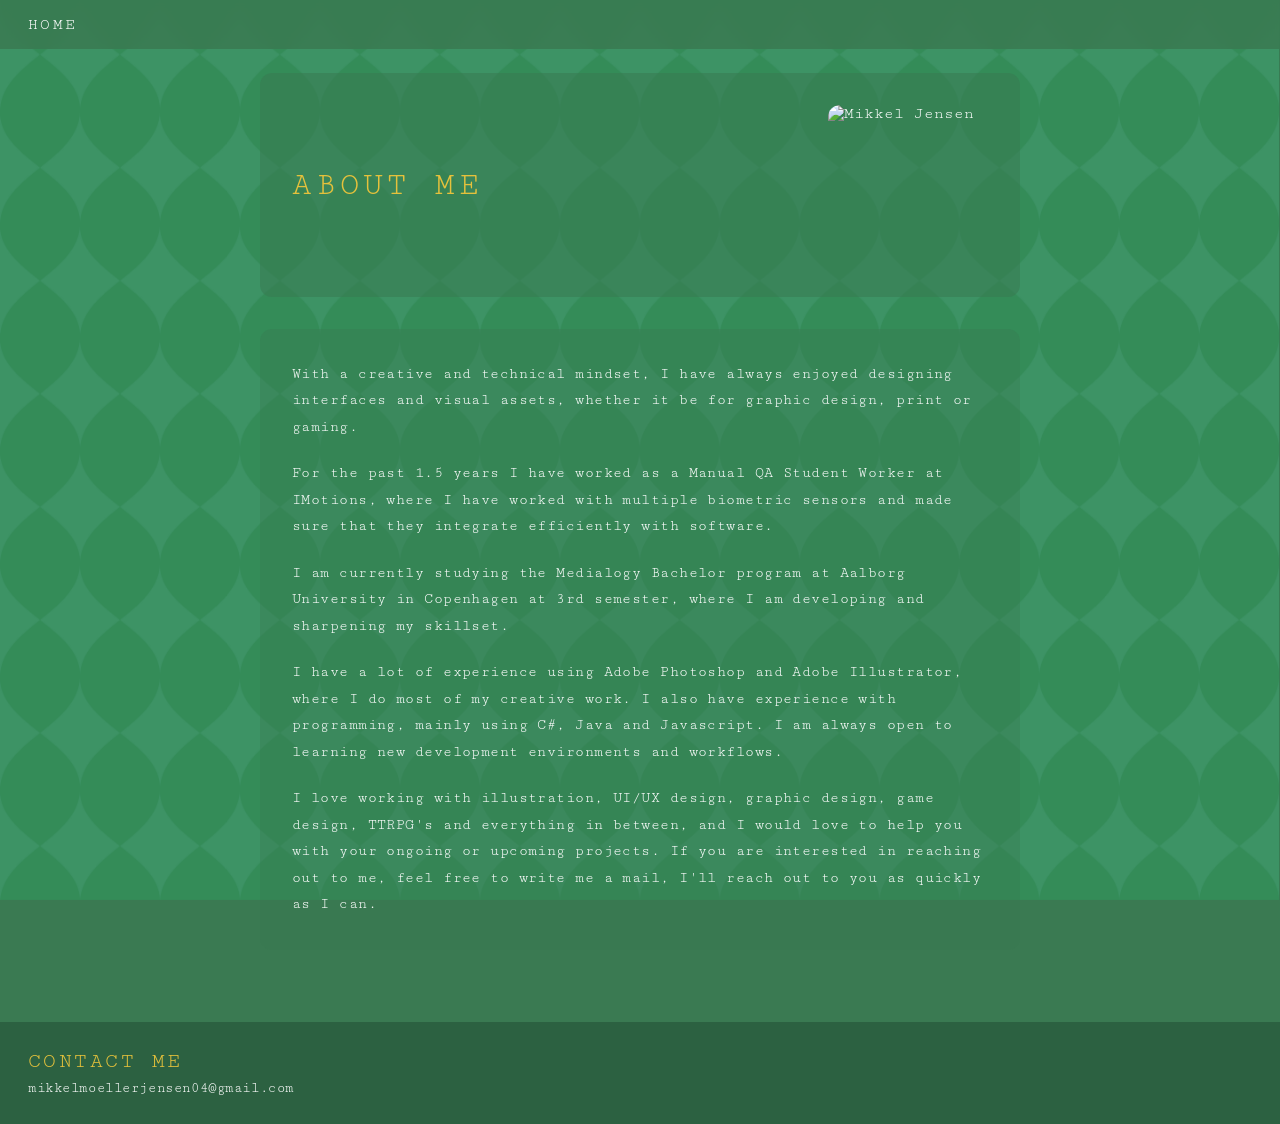
==== about.html @ e05fb128 "Add portfolio site" ====
<!DOCTYPE html>
<html lang="en">
<head>
  <meta charset="UTF-8">
  <meta name="viewport" content="width=device-width, initial-scale=1.0">
  <title>About Me — Mikkel Jensen</title>
  <link rel="stylesheet" href="style.css">
</head>
<body>
  <div class="bg-pattern"></div>

  <nav>
    <a href="index.html">HOME</a>
  </nav>

  <main>
    <div class="about-header">
      <h1>About Me</h1>
      <img src="images/image_of_myself.png" alt="Mikkel Jensen" class="about-photo">
    </div>

    <div class="about-text">
      <p>With a creative and technical mindset, I have always enjoyed designing interfaces and visual assets, whether it be for graphic design, print or gaming.</p>

      <p>For the past 1.5 years I have worked as a Manual QA Student Worker at IMotions, where I have worked with multiple biometric sensors and made sure that they integrate efficiently with software.</p>

      <p>I am currently studying the Medialogy Bachelor program at Aalborg University in Copenhagen at 3rd semester, where I am developing and sharpening my skillset.</p>

      <p>I have a lot of experience using Adobe Photoshop and Adobe Illustrator, where I do most of my creative work. I also have experience with programming, mainly using C#, Java and Javascript. I am always open to learning new development environments and workflows.</p>

      <p>I love working with illustration, UI/UX design, graphic design, game design, TTRPG's and everything in between, and I would love to help you with your ongoing or upcoming projects. If you are interested in reaching out to me, feel free to write me a mail, I'll reach out to you as quickly as I can.</p>
    </div>
  </main>

  <footer>
    <h3>Contact Me</h3>
    <span class="email">mikkelmoellerjensen04@gmail.com</span>
  </footer>
</body>
</html>
---- style.css ----
@import url('https://fonts.googleapis.com/css2?family=Cutive+Mono&display=swap');

/* ── Reset & Base ── */
*, *::before, *::after {
  box-sizing: border-box;
  margin: 0;
  padding: 0;
}

html {
  scroll-behavior: smooth;
}

body {
  font-family: 'Cutive Mono', monospace;
  color: #FFFFFF;
  background-color: #3a7a52;
  min-height: 100vh;
  display: flex;
  flex-direction: column;
}

/* ── Background Pattern ── */
.bg-pattern {
  position: fixed;
  top: 0;
  left: 0;
  width: 100%;
  height: 100%;
  z-index: -1;
  background-image: url('images/background.png');
  background-size: cover;
  background-position: center;
  background-repeat: repeat;
}

/* ── Navigation ── */
nav {
  display: flex;
  justify-content: space-between;
  align-items: center;
  padding: 16px 28px;
  letter-spacing: 0.15em;
  text-transform: uppercase;
  font-size: 1rem;
  position: sticky;
  top: 0;
  z-index: 100;
  background: rgba(58, 122, 82, 0.85);
  backdrop-filter: blur(6px);
  -webkit-backdrop-filter: blur(6px);
}

nav a {
  color: #FFFFFF;
  text-decoration: none;
  transition: color 0.2s ease;
}

nav a:hover {
  color: #E5C13C;
}

/* ── Main Content ── */
main {
  flex: 1;
  width: 100%;
  max-width: 800px;
  margin: 0 auto;
  padding: 0 20px 40px;
}

/* ── Section Title Banner ── */
.section-title {
  background: rgba(58, 122, 82, 0.55);
  border-radius: 12px;
  padding: 28px 32px;
  margin: 24px 0 32px;
  text-align: center;
}

.section-title h1 {
  color: #E5C13C;
  font-family: 'Cutive Mono', monospace;
  font-size: 2rem;
  letter-spacing: 0.18em;
  text-transform: uppercase;
  font-weight: 400;
  line-height: 1.3;
}

.section-title .subtitle {
  color: #E5C13C;
  font-size: 0.85rem;
  letter-spacing: 0.12em;
  margin-top: 4px;
}

/* ── Hero (Home page) ── */
.hero {
  background: rgba(58, 122, 82, 0.55);
  border-radius: 12px;
  padding: 48px 32px 40px;
  margin: 24px 0 48px;
  text-align: center;
}

.hero h1 {
  color: #E5C13C;
  font-size: 2.6rem;
  letter-spacing: 0.15em;
  text-transform: uppercase;
  font-weight: 400;
  margin-bottom: 12px;
  line-height: 1.2;
}

.hero .tagline {
  color: #E5C13C;
  font-size: 0.95rem;
  letter-spacing: 0.08em;
  line-height: 1.6;
  max-width: 540px;
  margin: 0 auto;
}

/* ── Project Buttons (Home) ── */
.projects-section {
  text-align: center;
  margin-bottom: 48px;
}

.projects-section h2 {
  color: #E5C13C;
  font-size: 1.8rem;
  letter-spacing: 0.12em;
  font-weight: 400;
  margin-bottom: 24px;
}

.project-buttons {
  display: flex;
  flex-wrap: wrap;
  justify-content: center;
  gap: 14px;
  max-width: 600px;
  margin: 0 auto;
}

.project-btn {
  display: inline-block;
  background: rgba(170, 150, 50, 0.65);
  color: #FFFFFF;
  text-decoration: none;
  padding: 12px 28px;
  border-radius: 999px;
  letter-spacing: 0.12em;
  text-transform: uppercase;
  font-family: 'Cutive Mono', monospace;
  font-size: 0.85rem;
  transition: background 0.25s ease, transform 0.15s ease;
  border: none;
  cursor: pointer;
}

.project-btn:hover {
  background: rgba(210, 185, 50, 0.85);
  transform: translateY(-1px);
}

/* ── Footer ── */
footer {
  background: rgba(40, 90, 60, 0.75);
  padding: 28px 28px;
  margin-top: auto;
}

footer h3 {
  color: #E5C13C;
  font-size: 1.3rem;
  letter-spacing: 0.12em;
  text-transform: uppercase;
  font-weight: 400;
  margin-bottom: 6px;
}

footer .email {
  color: #FFFFFF;
  font-size: 0.9rem;
  letter-spacing: 0.04em;
  user-select: all;
  cursor: text;
}

/* ── About Page ── */
.about-header {
  display: flex;
  align-items: center;
  gap: 24px;
  background: rgba(58, 122, 82, 0.55);
  border-radius: 12px;
  padding: 32px;
  margin: 24px 0 32px;
  flex-wrap: wrap;
}

.about-header h1 {
  color: #E5C13C;
  font-size: 2rem;
  letter-spacing: 0.15em;
  text-transform: uppercase;
  font-weight: 400;
}

.about-photo {
  width: 160px;
  height: 160px;
  border-radius: 12px;
  object-fit: cover;
  margin-left: auto;
}

.about-text {
  background: rgba(58, 122, 82, 0.35);
  border-radius: 12px;
  padding: 32px;
  margin-bottom: 32px;
  line-height: 1.8;
  font-size: 0.92rem;
  letter-spacing: 0.03em;
}

.about-text p {
  margin-bottom: 20px;
}

.about-text p:last-child {
  margin-bottom: 0;
}

/* ── Content Cards (used across pages) ── */
.content-card {
  background: rgba(58, 122, 82, 0.4);
  border-radius: 12px;
  padding: 28px;
  margin-bottom: 28px;
}

.content-card h2 {
  color: #E5C13C;
  font-size: 1.2rem;
  letter-spacing: 0.15em;
  text-transform: uppercase;
  font-weight: 400;
  text-align: center;
  margin-bottom: 20px;
}

.content-card h3 {
  color: #E5C13C;
  font-size: 1rem;
  letter-spacing: 0.12em;
  text-transform: uppercase;
  font-weight: 400;
  text-align: center;
  margin-bottom: 16px;
}

/* ── Image Grids ── */
.logo-grid {
  display: grid;
  grid-template-columns: 1fr 1fr;
  gap: 16px;
  align-items: center;
}

.logo-grid img,
.logo-grid object {
  width: 100%;
  height: auto;
  border-radius: 4px;
}

.single-image {
  width: 100%;
  border-radius: 8px;
  display: block;
  margin: 0 auto;
}

.gallery-image {
  width: 100%;
  border-radius: 8px;
  display: block;
  margin-bottom: 24px;
  box-shadow: 0 4px 20px rgba(0,0,0,0.25);
}

.gallery-image:last-child {
  margin-bottom: 0;
}

/* ── Video Games Page ── */
.game-entry {
  background: rgba(58, 122, 82, 0.4);
  border-radius: 12px;
  padding: 28px;
  margin-bottom: 28px;
  text-align: center;
}

.game-entry h2 {
  color: #E5C13C;
  font-size: 1.3rem;
  letter-spacing: 0.12em;
  text-transform: uppercase;
  font-weight: 400;
  text-decoration: underline;
  text-underline-offset: 6px;
  margin-bottom: 20px;
}

.game-entry img {
  width: 100%;
  border-radius: 6px;
  margin-bottom: 16px;
}

.game-entry .github-link {
  display: inline-block;
  color: #E5C13C;
  text-decoration: underline;
  text-transform: uppercase;
  letter-spacing: 0.08em;
  font-size: 0.85rem;
  margin-bottom: 16px;
  font-family: 'Cutive Mono', monospace;
}

.game-entry .github-link:hover {
  color: #fff;
}

.game-entry p {
  text-align: left;
  line-height: 1.7;
  font-size: 0.88rem;
  letter-spacing: 0.02em;
}

/* ── TTRPG Page ── */
.card-grid {
  display: grid;
  grid-template-columns: 1fr 1fr;
  gap: 16px;
  margin-bottom: 16px;
}

.card-grid img {
  width: 100%;
  border-radius: 8px;
}

/* ── Prints Page ── */
.print-image {
  width: 100%;
  border-radius: 8px;
  display: block;
  margin-bottom: 28px;
  box-shadow: 0 4px 20px rgba(0,0,0,0.25);
}

.print-image:last-child {
  margin-bottom: 0;
}

/* ── SVG embed ── */
.svg-embed {
  width: 100%;
  height: auto;
  display: block;
}

/* ── Responsive ── */
@media (max-width: 600px) {
  .hero h1 {
    font-size: 1.8rem;
  }

  .hero .tagline {
    font-size: 0.82rem;
  }

  .section-title h1 {
    font-size: 1.5rem;
  }

  .about-header {
    flex-direction: column;
    text-align: center;
  }

  .about-photo {
    margin-left: 0;
    width: 140px;
    height: 140px;
  }

  .project-btn {
    font-size: 0.78rem;
    padding: 10px 20px;
  }

  nav {
    padding: 12px 20px;
    font-size: 0.9rem;
  }

  main {
    padding: 0 14px 32px;
  }
}

@media (min-width: 801px) {
  .hero h1 {
    font-size: 3rem;
  }

  .section-title h1 {
    font-size: 2.4rem;
  }
}
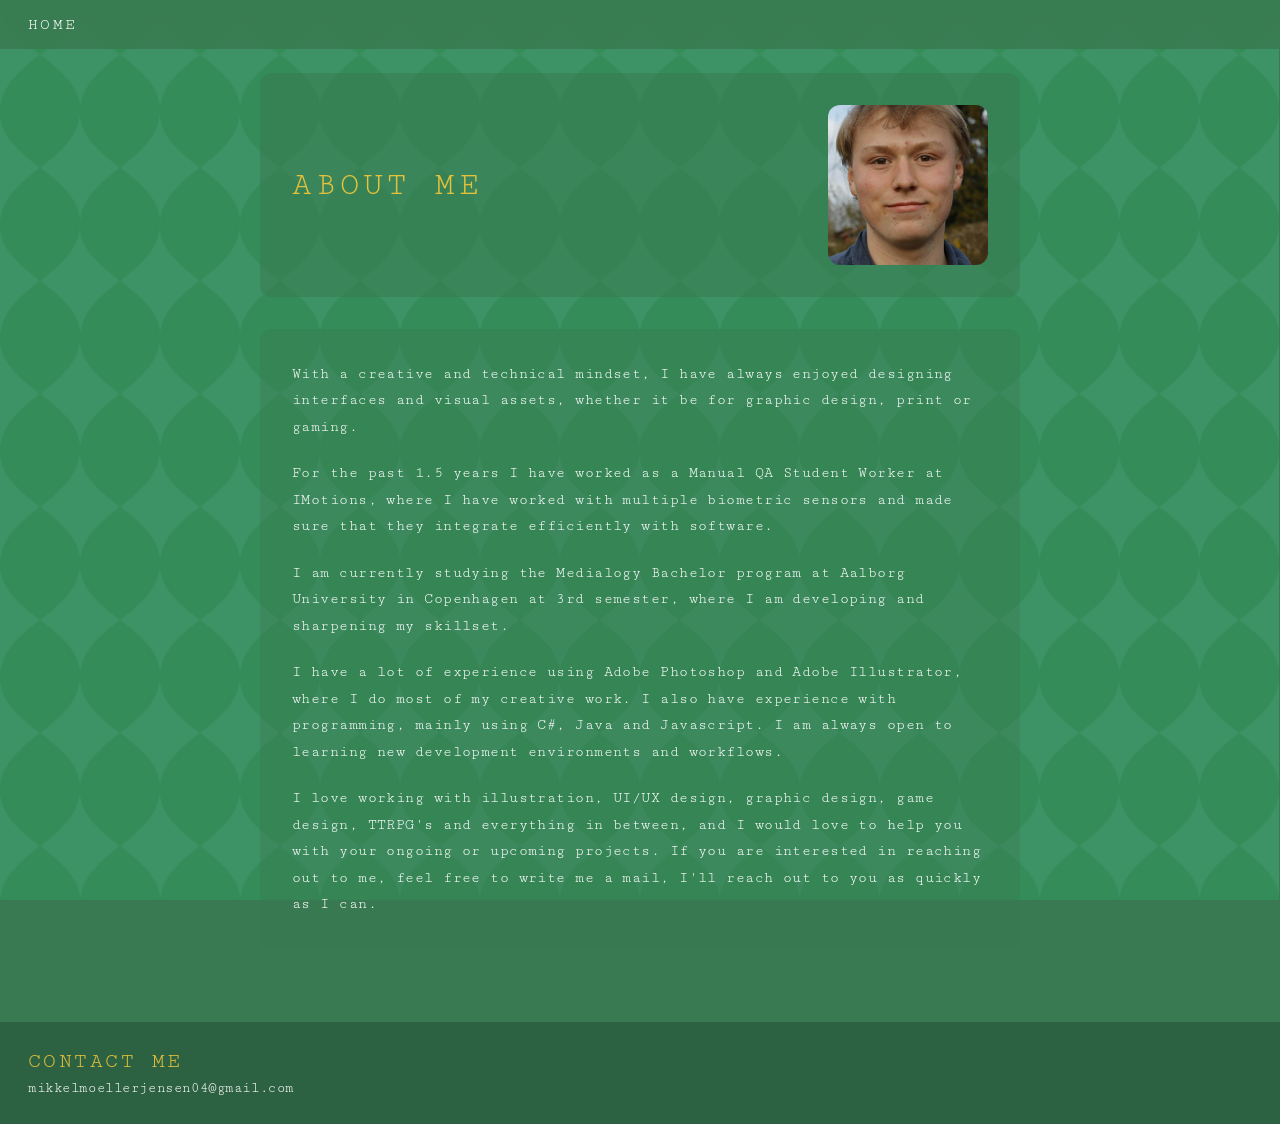
==== commit 7a86b726: "Fixed file paths" ====
--- a/about.html
+++ b/about.html
@@ -16,7 +16,7 @@
   <main>
     <div class="about-header">
       <h1>About Me</h1>
-      <img src="images/image_of_myself.png" alt="Mikkel Jensen" class="about-photo">
+      <img src="images/image%20of%20myself.png" alt="Mikkel Jensen" class="about-photo">
     </div>
 
     <div class="about-text">
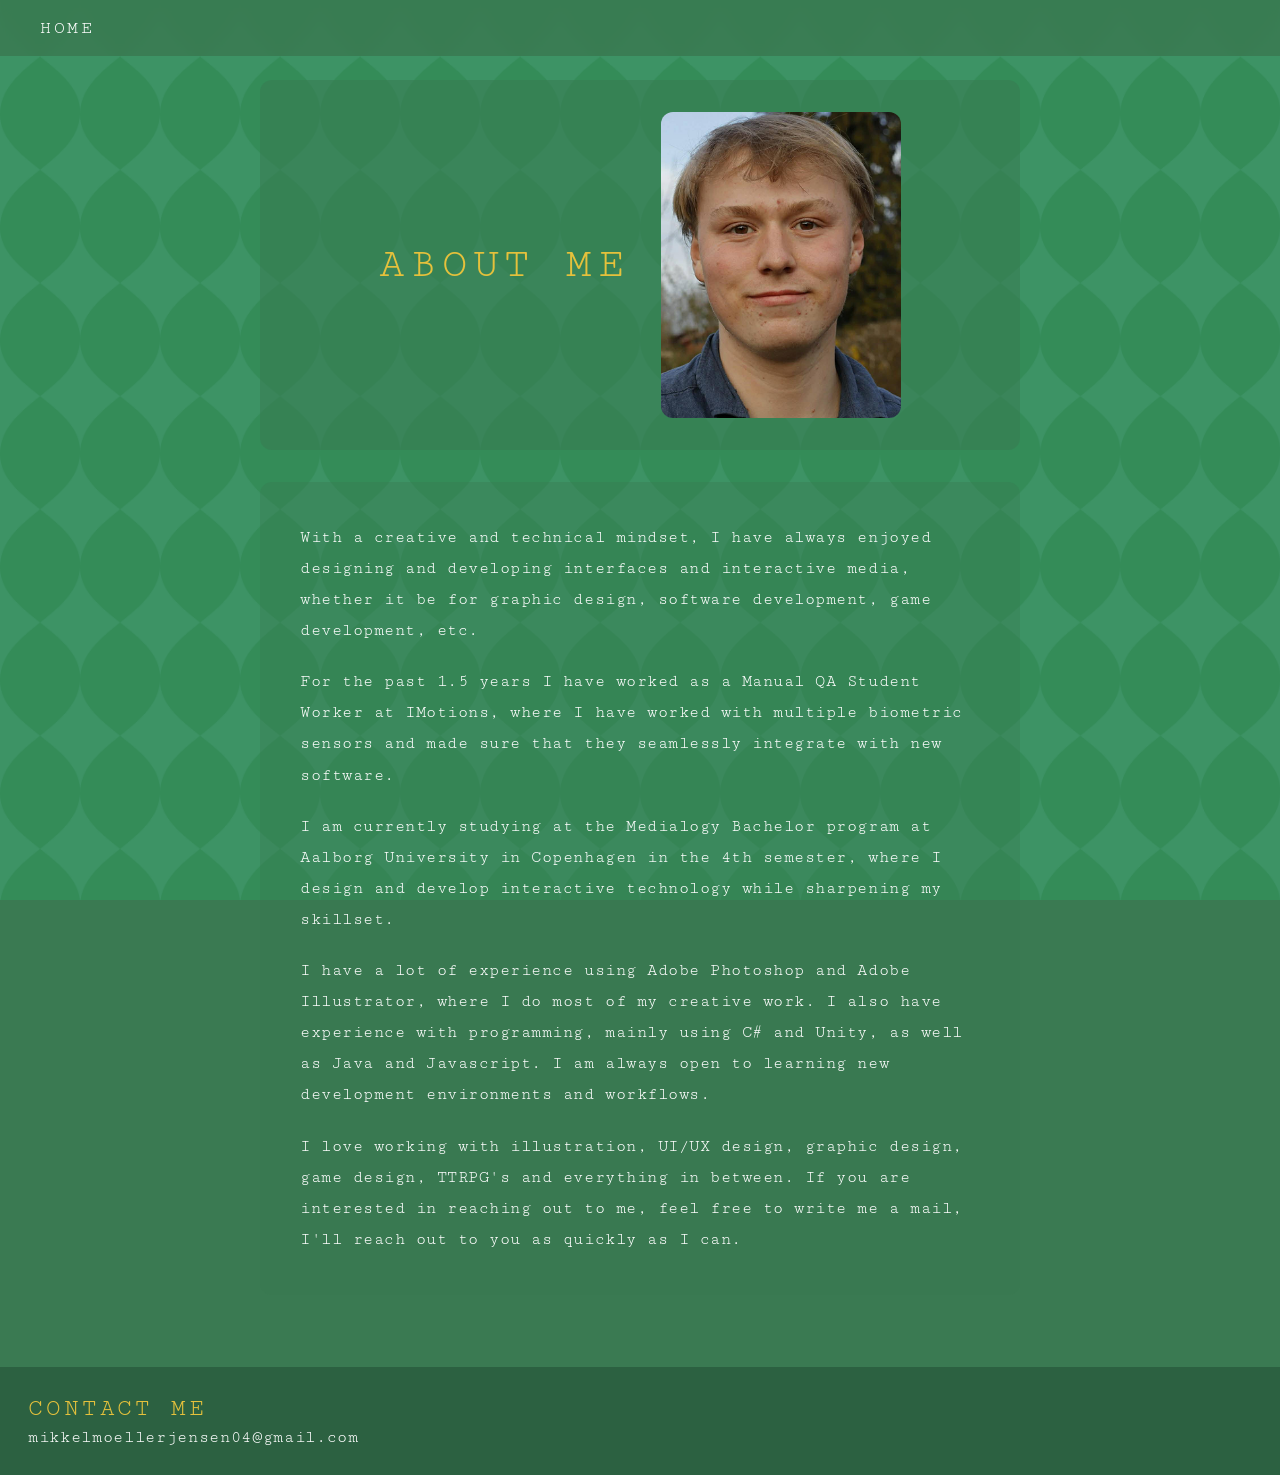
==== commit c89fbeb5: "Edited the about me section" ====
--- a/about.html
+++ b/about.html
@@ -16,19 +16,19 @@
   <main>
     <div class="about-header">
       <h1>About Me</h1>
-      <img src="images/image%20of%20myself.png" alt="Mikkel Jensen" class="about-photo">
+      <img src="images/image_of_myself.png" alt="Mikkel Jensen" class="about-photo">
     </div>
 
     <div class="about-text">
-      <p>With a creative and technical mindset, I have always enjoyed designing interfaces and visual assets, whether it be for graphic design, print or gaming.</p>
+      <p>With a creative and technical mindset, I have always enjoyed designing and developing interfaces and interactive media, whether it be for graphic design, software development, game development, etc.</p>
 
-      <p>For the past 1.5 years I have worked as a Manual QA Student Worker at IMotions, where I have worked with multiple biometric sensors and made sure that they integrate efficiently with software.</p>
+      <p>For the past 1.5 years I have worked as a Manual QA Student Worker at IMotions, where I have worked with multiple biometric sensors and made sure that they seamlessly integrate with new software.</p>
 
-      <p>I am currently studying the Medialogy Bachelor program at Aalborg University in Copenhagen at 3rd semester, where I am developing and sharpening my skillset.</p>
+      <p>I am currently studying at the Medialogy Bachelor program at Aalborg University in Copenhagen in the 4th semester, where I design and develop interactive technology while sharpening my skillset.</p>
 
-      <p>I have a lot of experience using Adobe Photoshop and Adobe Illustrator, where I do most of my creative work. I also have experience with programming, mainly using C#, Java and Javascript. I am always open to learning new development environments and workflows.</p>
+      <p>I have a lot of experience using Adobe Photoshop and Adobe Illustrator, where I do most of my creative work. I also have experience with programming, mainly using C# and Unity, as well as Java and Javascript. I am always open to learning new development environments and workflows.</p>
 
-      <p>I love working with illustration, UI/UX design, graphic design, game design, TTRPG's and everything in between, and I would love to help you with your ongoing or upcoming projects. If you are interested in reaching out to me, feel free to write me a mail, I'll reach out to you as quickly as I can.</p>
+      <p>I love working with illustration, UI/UX design, graphic design, game design, TTRPG's and everything in between. If you are interested in reaching out to me, feel free to write me a mail, I'll reach out to you as quickly as I can.</p>
     </div>
   </main>
 
--- a/style.css
+++ b/style.css
@@ -1,6 +1,5 @@
 @import url('https://fonts.googleapis.com/css2?family=Cutive+Mono&display=swap');
 
-/* ── Reset & Base ── */
 *, *::before, *::after {
   box-sizing: border-box;
   margin: 0;
@@ -20,7 +19,6 @@
   flex-direction: column;
 }
 
-/* ── Background Pattern ── */
 .bg-pattern {
   position: fixed;
   top: 0;
@@ -28,13 +26,13 @@
   width: 100%;
   height: 100%;
   z-index: -1;
+  background-color: #3D9365;
   background-image: url('images/background.png');
-  background-size: cover;
-  background-position: center;
-  background-repeat: repeat;
-}
-
-/* ── Navigation ── */
+  background-size: 100.1% auto;
+  background-position: top left;
+  background-repeat: repeat-y;
+}
+
 nav {
   display: flex;
   justify-content: space-between;
@@ -61,7 +59,6 @@
   color: #E5C13C;
 }
 
-/* ── Main Content ── */
 main {
   flex: 1;
   width: 100%;
@@ -70,7 +67,6 @@
   padding: 0 20px 40px;
 }
 
-/* ── Section Title Banner ── */
 .section-title {
   background: rgba(58, 122, 82, 0.55);
   border-radius: 12px;
@@ -96,7 +92,6 @@
   margin-top: 4px;
 }
 
-/* ── Hero (Home page) ── */
 .hero {
   background: rgba(58, 122, 82, 0.55);
   border-radius: 12px;
@@ -124,7 +119,6 @@
   margin: 0 auto;
 }
 
-/* ── Project Buttons (Home) ── */
 .projects-section {
   text-align: center;
   margin-bottom: 48px;
@@ -168,7 +162,6 @@
   transform: translateY(-1px);
 }
 
-/* ── Footer ── */
 footer {
   background: rgba(40, 90, 60, 0.75);
   padding: 28px 28px;
@@ -192,11 +185,11 @@
   cursor: text;
 }
 
-/* ── About Page ── */
 .about-header {
   display: flex;
   align-items: center;
-  gap: 24px;
+  justify-content: center;
+  gap: 32px;
   background: rgba(58, 122, 82, 0.55);
   border-radius: 12px;
   padding: 32px;
@@ -213,11 +206,10 @@
 }
 
 .about-photo {
-  width: 160px;
-  height: 160px;
+  width: 200px;
+  height: auto;
   border-radius: 12px;
   object-fit: cover;
-  margin-left: auto;
 }
 
 .about-text {
@@ -238,7 +230,6 @@
   margin-bottom: 0;
 }
 
-/* ── Content Cards (used across pages) ── */
 .content-card {
   background: rgba(58, 122, 82, 0.4);
   border-radius: 12px;
@@ -266,7 +257,6 @@
   margin-bottom: 16px;
 }
 
-/* ── Image Grids ── */
 .logo-grid {
   display: grid;
   grid-template-columns: 1fr 1fr;
@@ -294,13 +284,13 @@
   display: block;
   margin-bottom: 24px;
   box-shadow: 0 4px 20px rgba(0,0,0,0.25);
+  overflow: hidden;
 }
 
 .gallery-image:last-child {
   margin-bottom: 0;
 }
 
-/* ── Video Games Page ── */
 .game-entry {
   background: rgba(58, 122, 82, 0.4);
   border-radius: 12px;
@@ -311,12 +301,11 @@
 
 .game-entry h2 {
   color: #E5C13C;
-  font-size: 1.3rem;
-  letter-spacing: 0.12em;
-  text-transform: uppercase;
-  font-weight: 400;
-  text-decoration: underline;
-  text-underline-offset: 6px;
+  font-size: 1.6rem;
+  letter-spacing: 0.12em;
+  text-transform: uppercase;
+  font-weight: 400;
+  text-decoration: none;
   margin-bottom: 20px;
 }
 
@@ -348,7 +337,6 @@
   letter-spacing: 0.02em;
 }
 
-/* ── TTRPG Page ── */
 .card-grid {
   display: grid;
   grid-template-columns: 1fr 1fr;
@@ -361,7 +349,6 @@
   border-radius: 8px;
 }
 
-/* ── Prints Page ── */
 .print-image {
   width: 100%;
   border-radius: 8px;
@@ -374,14 +361,13 @@
   margin-bottom: 0;
 }
 
-/* ── SVG embed ── */
 .svg-embed {
   width: 100%;
   height: auto;
   display: block;
 }
 
-/* ── Responsive ── */
+/* ── Mobile ── */
 @media (max-width: 600px) {
   .hero h1 {
     font-size: 1.8rem;
@@ -401,9 +387,7 @@
   }
 
   .about-photo {
-    margin-left: 0;
     width: 140px;
-    height: 140px;
   }
 
   .project-btn {
@@ -421,12 +405,76 @@
   }
 }
 
+/* ── Desktop ── */
 @media (min-width: 801px) {
   .hero h1 {
-    font-size: 3rem;
+    font-size: 3.2rem;
+  }
+
+  .hero .tagline {
+    font-size: 1.15rem;
   }
 
   .section-title h1 {
-    font-size: 2.4rem;
-  }
-}
+    font-size: 2.6rem;
+  }
+
+  .section-title .subtitle {
+    font-size: 1rem;
+  }
+
+  .projects-section h2 {
+    font-size: 2.2rem;
+  }
+
+  .project-btn {
+    font-size: 1rem;
+    padding: 14px 32px;
+  }
+
+  .about-header h1 {
+    font-size: 2.6rem;
+  }
+
+  .about-photo {
+    width: 240px;
+  }
+
+  .about-text {
+    font-size: 1.08rem;
+    padding: 40px;
+  }
+
+  .content-card h2 {
+    font-size: 1.5rem;
+  }
+
+  .content-card h3 {
+    font-size: 1.3rem;
+  }
+
+  .game-entry h2 {
+    font-size: 2rem;
+  }
+
+  .game-entry p {
+    font-size: 1.05rem;
+  }
+
+  .game-entry .github-link {
+    font-size: 1rem;
+  }
+
+  nav {
+    font-size: 1.1rem;
+    padding: 18px 40px;
+  }
+
+  footer h3 {
+    font-size: 1.5rem;
+  }
+
+  footer .email {
+    font-size: 1.05rem;
+  }
+}
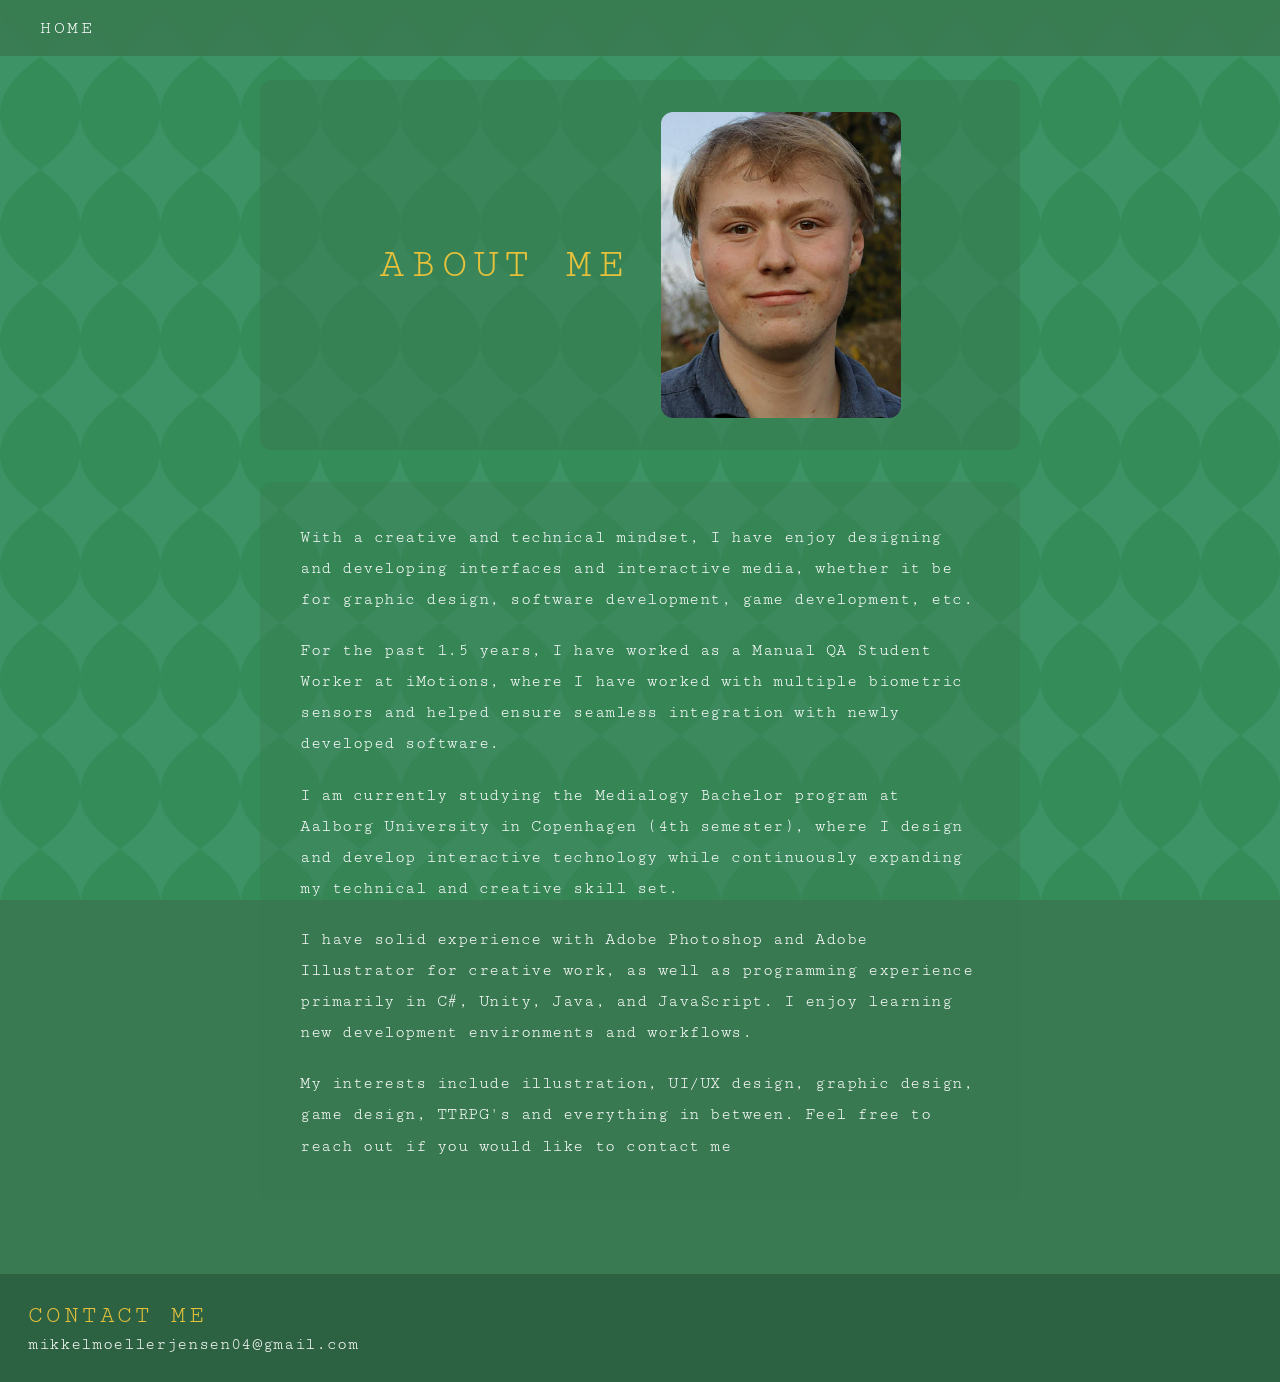
==== commit cfcbd736: "Added more edits to the about me" ====
--- a/about.html
+++ b/about.html
@@ -20,15 +20,15 @@
     </div>
 
     <div class="about-text">
-      <p>With a creative and technical mindset, I have always enjoyed designing and developing interfaces and interactive media, whether it be for graphic design, software development, game development, etc.</p>
+      <p>With a creative and technical mindset, I have enjoy designing and developing interfaces and interactive media, whether it be for graphic design, software development, game development, etc.</p>
 
-      <p>For the past 1.5 years I have worked as a Manual QA Student Worker at IMotions, where I have worked with multiple biometric sensors and made sure that they seamlessly integrate with new software.</p>
+      <p>For the past 1.5 years, I have worked as a Manual QA Student Worker at iMotions, where I have worked with multiple biometric sensors and helped ensure seamless integration with newly developed software.</p>
 
-      <p>I am currently studying at the Medialogy Bachelor program at Aalborg University in Copenhagen in the 4th semester, where I design and develop interactive technology while sharpening my skillset.</p>
+      <p>I am currently studying the Medialogy Bachelor program at Aalborg University in Copenhagen (4th semester), where I design and develop interactive technology while continuously expanding my technical and creative skill set.</p>
 
-      <p>I have a lot of experience using Adobe Photoshop and Adobe Illustrator, where I do most of my creative work. I also have experience with programming, mainly using C# and Unity, as well as Java and Javascript. I am always open to learning new development environments and workflows.</p>
+      <p>I have solid experience with Adobe Photoshop and Adobe Illustrator for creative work, as well as programming experience primarily in C#, Unity, Java, and JavaScript. I enjoy learning new development environments and workflows.</p>
 
-      <p>I love working with illustration, UI/UX design, graphic design, game design, TTRPG's and everything in between. If you are interested in reaching out to me, feel free to write me a mail, I'll reach out to you as quickly as I can.</p>
+      <p>My interests include illustration, UI/UX design, graphic design, game design, TTRPG's and everything in between. Feel free to reach out if you would like to contact me</p>
     </div>
   </main>
 
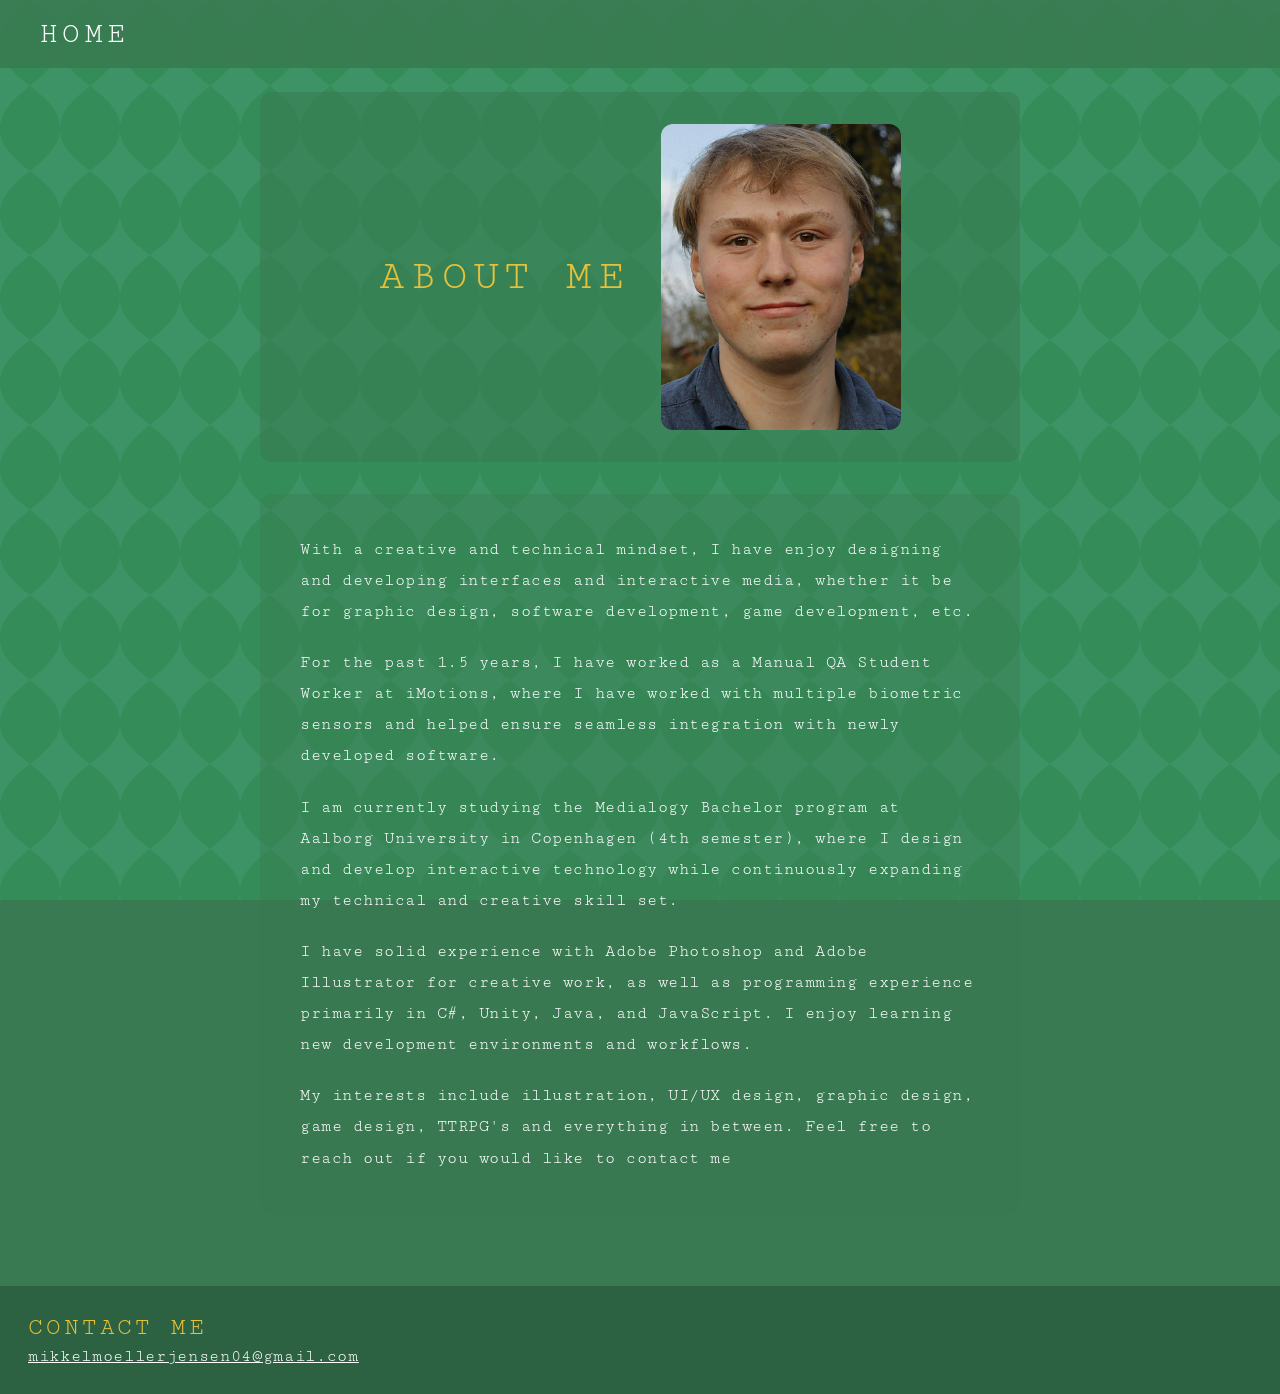
==== commit 7927cea9: "Updated email footer to have better interaction" ====
--- a/about.html
+++ b/about.html
@@ -34,7 +34,9 @@
 
   <footer>
     <h3>Contact Me</h3>
-    <span class="email">mikkelmoellerjensen04@gmail.com</span>
+    <a href="mailto:mikkelmoellerjensen04@gmail.com" class="email">
+    mikkelmoellerjensen04@gmail.com
+    </a>
   </footer>
 </body>
 </html>
--- a/style.css
+++ b/style.css
@@ -27,10 +27,10 @@
   height: 100%;
   z-index: -1;
   background-color: #3D9365;
-  background-image: url('images/background.png');
-  background-size: 100.1% auto;
+  background-image: url('svg/background_tile.svg');
+  background-size: 90px auto;       /* one tile; scales crisply since it's vector */
   background-position: top left;
-  background-repeat: repeat-y;
+  background-repeat: repeat;
 }
 
 nav {
@@ -181,8 +181,12 @@
   color: #FFFFFF;
   font-size: 0.9rem;
   letter-spacing: 0.04em;
-  user-select: all;
+  user-select: text;
   cursor: text;
+}
+
+footer .email:hover {
+  color: #E5C13C;
 }
 
 .about-header {
@@ -368,7 +372,11 @@
 }
 
 /* ── Mobile ── */
-@media (max-width: 600px) {
+@media (max-width: 800px) {
+  .bg-pattern {
+    background-size: 25px auto;
+  }
+
   .hero h1 {
     font-size: 1.8rem;
   }
@@ -396,8 +404,8 @@
   }
 
   nav {
-    padding: 12px 20px;
-    font-size: 0.9rem;
+    padding: 15px 20px;
+    font-size: 1.2rem;
   }
 
   main {
@@ -407,6 +415,10 @@
 
 /* ── Desktop ── */
 @media (min-width: 801px) {
+  .bg-pattern {
+    background-size: 60px auto;
+  }
+
   .hero h1 {
     font-size: 3.2rem;
   }
@@ -466,7 +478,7 @@
   }
 
   nav {
-    font-size: 1.1rem;
+    font-size: 1.8rem;
     padding: 18px 40px;
   }
 
@@ -477,4 +489,4 @@
   footer .email {
     font-size: 1.05rem;
   }
-}
+}
